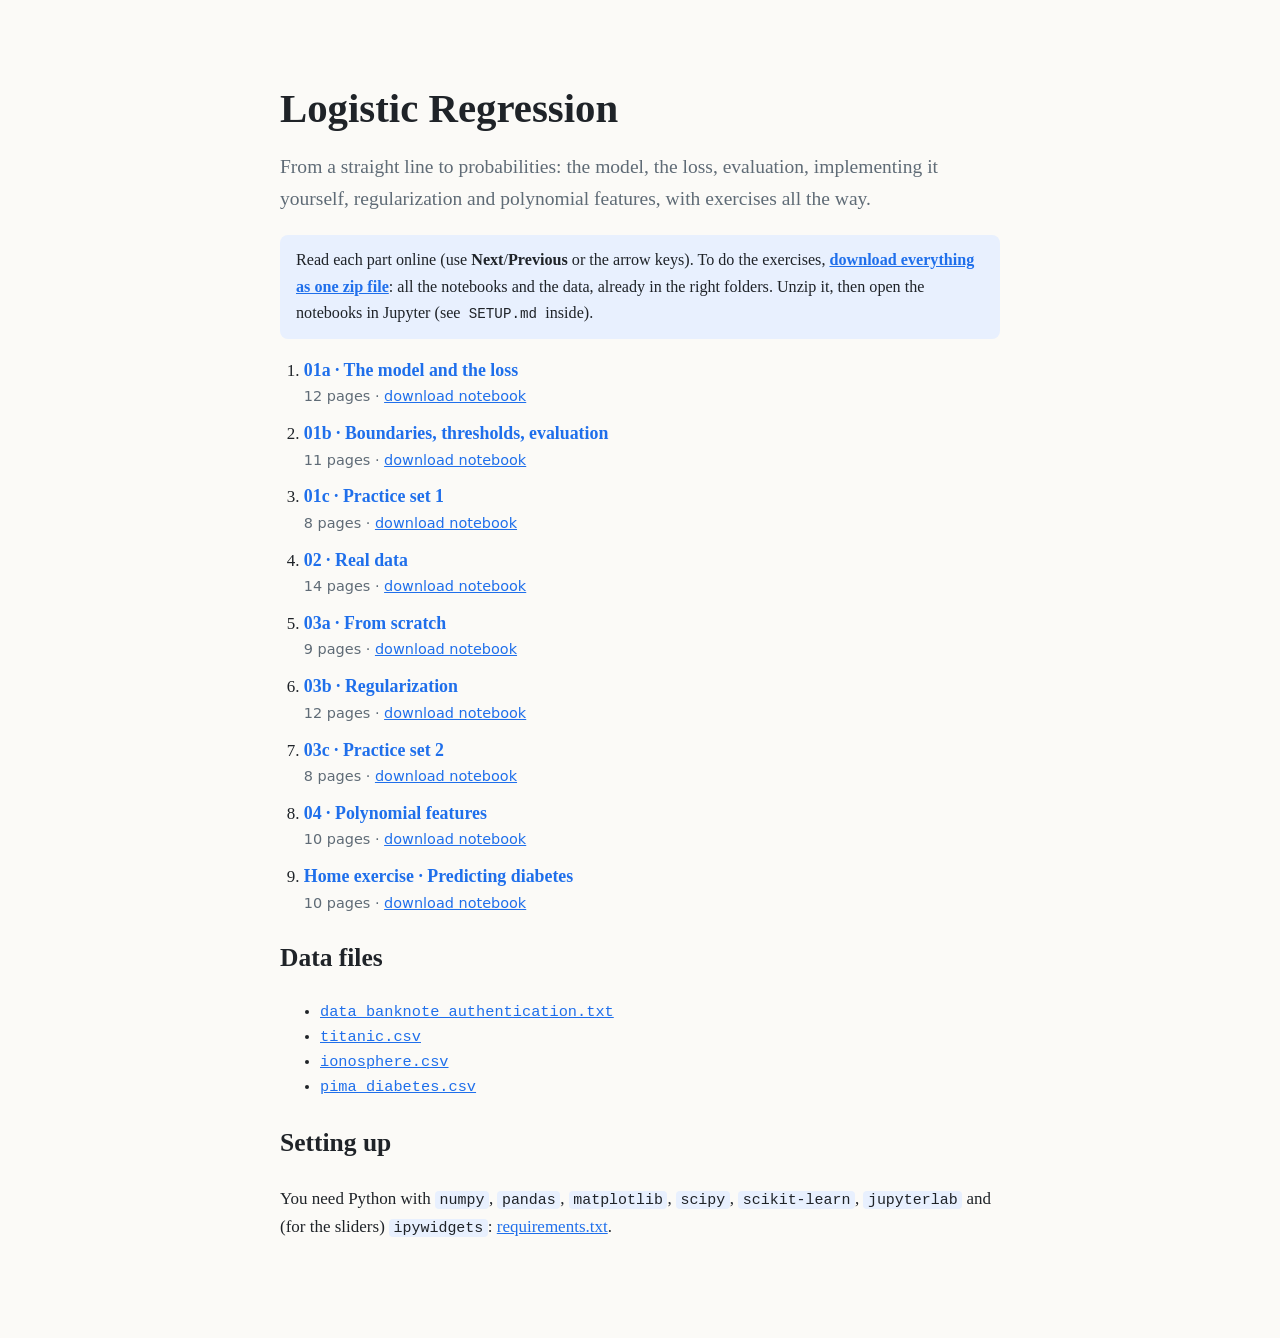
==== docs/index.html @ 625147a2 "First version of the logistic regression materials" ====
<!DOCTYPE html>
<html lang="en">
<head>
<meta charset="utf-8">
<meta name="viewport" content="width=device-width, initial-scale=1">
<title>Logistic Regression · Course materials</title>
<link rel="stylesheet" href="assets/style.css">
</head>
<body class="index">
<main class="index-main">
  <h1>Logistic Regression</h1>
  <p class="lead">From a straight line to probabilities: the model, the loss, evaluation, implementing it
  yourself, regularization and polynomial features, with exercises all the way.</p>
  <p class="hint">Read each part online (use <b>Next</b>/<b>Previous</b> or the arrow keys). To do the
  exercises, <a href="downloads/logistic-regression-student.zip" download><b>download everything as one
  zip file</b></a>: all the notebooks and the data, already in the right folders. Unzip it, then open the
  notebooks in Jupyter (see <code>SETUP.md</code> inside).</p>
  <ol class="nb-list"><li><a class="nb-link" href="01a.html">01a · The model and the loss</a><span class="nb-meta">12 pages · <a href="downloads/01a_model_and_loss_student.ipynb" download>download notebook</a></span></li><li><a class="nb-link" href="01b.html">01b · Boundaries, thresholds, evaluation</a><span class="nb-meta">11 pages · <a href="downloads/01b_2d_evaluation_student.ipynb" download>download notebook</a></span></li><li><a class="nb-link" href="01c.html">01c · Practice set 1</a><span class="nb-meta">8 pages · <a href="downloads/01c_practice_1_student.ipynb" download>download notebook</a></span></li><li><a class="nb-link" href="02.html">02 · Real data</a><span class="nb-meta">14 pages · <a href="downloads/02_real_data_student.ipynb" download>download notebook</a></span></li><li><a class="nb-link" href="03a.html">03a · From scratch</a><span class="nb-meta">9 pages · <a href="downloads/03a_from_scratch_student.ipynb" download>download notebook</a></span></li><li><a class="nb-link" href="03b.html">03b · Regularization</a><span class="nb-meta">12 pages · <a href="downloads/03b_regularization_student.ipynb" download>download notebook</a></span></li><li><a class="nb-link" href="03c.html">03c · Practice set 2</a><span class="nb-meta">8 pages · <a href="downloads/03c_practice_2_student.ipynb" download>download notebook</a></span></li><li><a class="nb-link" href="04.html">04 · Polynomial features</a><span class="nb-meta">10 pages · <a href="downloads/04_polynomial_features.ipynb" download>download notebook</a></span></li><li><a class="nb-link" href="hw.html">Home exercise · Predicting diabetes</a><span class="nb-meta">10 pages · <a href="downloads/hw_pima_student.ipynb" download>download notebook</a></span></li></ol>
  <h2>Data files</h2>
  <ul class="data-list"><li><a href="downloads/data/data_banknote_authentication.txt" download>data_banknote_authentication.txt</a></li><li><a href="downloads/data/titanic.csv" download>titanic.csv</a></li><li><a href="downloads/data/ionosphere.csv" download>ionosphere.csv</a></li><li><a href="downloads/data/pima_diabetes.csv" download>pima_diabetes.csv</a></li></ul>
  <h2>Setting up</h2>
  <p>You need Python with <code>numpy</code>, <code>pandas</code>, <code>matplotlib</code>, <code>scipy</code>,
  <code>scikit-learn</code>, <code>jupyterlab</code> and (for the sliders) <code>ipywidgets</code>:
  <a href="downloads/requirements.txt">requirements.txt</a>.</p>
</main>
</body>
</html>
---- docs/assets/style.css ----
/* Course website styles. Light and dark themes follow the reader's system setting. */
:root {
  --bg: #fbfaf7;
  --panel: #ffffff;
  --fg: #1f2328;
  --muted: #5f6b76;
  --grid: rgba(0, 0, 0, 0.08);
  --border: #e3e0d8;
  --accent: #1f6feb;
  --accent-soft: #e8f0fe;
  --code-bg: #f6f8fa;
  --out-bg: #fdfcf8;
  --sidebar-w: 290px;
}
@media (prefers-color-scheme: dark) {
  :root {
    --bg: #15181c;
    --panel: #1c2026;
    --fg: #e6e8eb;
    --muted: #9aa5b1;
    --grid: rgba(255, 255, 255, 0.09);
    --border: #2c323a;
    --accent: #58a6ff;
    --accent-soft: #1d2a3b;
    --code-bg: #f3f5f7;
    --out-bg: #1f242b;
  }
}
* { box-sizing: border-box; }
html, body { margin: 0; padding: 0; background: var(--bg); color: var(--fg); }
body {
  font: 17px/1.65 "Source Serif 4", Georgia, "Times New Roman", serif;
  -webkit-text-size-adjust: 100%;
}
a { color: var(--accent); }
code, pre, .wcontrols, .wreadout, .topbar, .sidebar, .pager, .btn, .wcaption, .wtitle {
  font-family: ui-sans-serif, system-ui, -apple-system, "Segoe UI", Roboto, sans-serif;
}
code { font-family: ui-monospace, SFMono-Regular, Menlo, Consolas, monospace; font-size: 0.88em;
  background: var(--accent-soft); padding: 0.08em 0.3em; border-radius: 4px; }

/* ---------- top bar ---------- */
.topbar {
  position: sticky; top: 0; z-index: 20; display: flex; align-items: center; gap: 14px;
  padding: 10px 18px; background: var(--panel); border-bottom: 1px solid var(--border); font-size: 15px;
}
.topbar .home { font-weight: 700; text-decoration: none; color: var(--fg); white-space: nowrap; }
.topbar .nb-title { color: var(--muted); overflow: hidden; text-overflow: ellipsis; white-space: nowrap; flex: 1; }
.topbar .dl { text-decoration: none; font-size: 14px; border: 1px solid var(--border); padding: 4px 10px; border-radius: 6px; white-space: nowrap; }
.menu-btn { display: none; font-size: 20px; background: none; border: none; color: var(--fg); cursor: pointer; padding: 2px 6px; }
.progress { height: 3px; background: var(--border); position: sticky; top: 45px; z-index: 19; }
.progress-bar { height: 3px; background: var(--accent); width: 0; transition: width 0.25s; }

/* ---------- layout ---------- */
.layout { display: flex; align-items: flex-start; }
.sidebar {
  width: var(--sidebar-w); flex-shrink: 0; position: sticky; top: 48px; max-height: calc(100vh - 48px);
  overflow-y: auto; padding: 18px 14px 40px 18px; border-right: 1px solid var(--border); font-size: 14px;
}
.side-block { margin-bottom: 22px; }
.side-head { text-transform: uppercase; letter-spacing: 0.06em; font-size: 11.5px; color: var(--muted); margin-bottom: 6px; font-weight: 600; }
.toc, .nbs { list-style: none; margin: 0; padding: 0; }
.toc li a, .nbs li a { display: block; padding: 4px 8px; border-radius: 6px; text-decoration: none; color: var(--fg); line-height: 1.35; }
.toc li a:hover, .nbs li a:hover { background: var(--accent-soft); }
.toc li a.active { background: var(--accent); color: #fff; }
.nbs li.current a { font-weight: 700; color: var(--accent); }
.content { flex: 1; min-width: 0; max-width: 860px; margin: 0 auto; padding: 26px 32px 60px; }

/* ---------- notebook content ---------- */
.md h1 { font-size: 2em; line-height: 1.2; margin: 0.2em 0 0.5em; }
.md h2 { font-size: 1.5em; line-height: 1.25; margin: 1.2em 0 0.5em; }
.md h3 { font-size: 1.2em; margin: 1.2em 0 0.4em; }
.md h1:first-child, .md h2:first-child { margin-top: 0; }
.md table { border-collapse: collapse; margin: 1em 0; font-size: 0.92em; display: block; overflow-x: auto; }
.md th, .md td { border: 1px solid var(--border); padding: 6px 10px; vertical-align: top; }
.md th { background: var(--accent-soft); }
.md blockquote { margin: 1em 0; padding: 0.4em 1em; border-left: 4px solid var(--accent); background: var(--accent-soft); border-radius: 0 6px 6px 0; }
.katex-display { overflow-x: auto; overflow-y: hidden; padding: 4px 0; }
.cell { position: relative; margin: 14px 0 6px; }
pre.code {
  margin: 0; padding: 12px 14px; background: var(--code-bg); color: #1f2328; border: 1px solid var(--border);
  border-left: 4px solid var(--accent); border-radius: 6px; overflow-x: auto;
  font: 13.5px/1.5 ui-monospace, SFMono-Regular, Menlo, Consolas, monospace;
}
.copy { position: absolute; top: 6px; right: 6px; font: 11px system-ui, sans-serif; border: 1px solid var(--border);
  background: #fff; color: #555; border-radius: 4px; padding: 2px 7px; cursor: pointer; opacity: 0.75; }
.copy:hover { opacity: 1; }
pre.output {
  margin: 0 0 14px; padding: 10px 14px; background: var(--out-bg); border: 1px dashed var(--border); border-radius: 6px;
  overflow-x: auto; font: 13px/1.45 ui-monospace, SFMono-Regular, Menlo, Consolas, monospace; color: var(--fg);
}
.html-out { overflow-x: auto; margin-bottom: 14px; font-family: system-ui, sans-serif; font-size: 13px; }
.html-out table { border-collapse: collapse; }
.html-out td, .html-out th { border: 1px solid var(--border); padding: 3px 8px; }
.figure { margin: 8px 0 18px; text-align: center; }
.figure img { max-width: 100%; height: auto; background: #fff; border-radius: 6px; border: 1px solid var(--border); }

/* ---------- pager ---------- */
.pager { display: flex; align-items: center; justify-content: space-between; gap: 12px; margin-top: 40px;
  padding-top: 18px; border-top: 1px solid var(--border); }
#page-count { color: var(--muted); font-size: 14px; }
.btn { font-size: 15px; padding: 9px 16px; border-radius: 8px; border: 1px solid var(--border); background: var(--panel);
  color: var(--fg); cursor: pointer; }
.btn:hover:not(:disabled) { border-color: var(--accent); }
.btn:disabled { opacity: 0.4; cursor: default; }
.btn.primary { background: var(--accent); border-color: var(--accent); color: #fff; }
.btn.small { font-size: 13.5px; padding: 5px 12px; }

/* ---------- widgets ---------- */
.widget { margin: 18px 0 24px; padding: 14px 16px 12px; border: 1px solid var(--border); border-radius: 10px; background: var(--panel); }
.wtitle { font-weight: 700; font-size: 15px; margin-bottom: 8px; color: var(--accent); }
.wcanvas { display: block; margin: 0 auto; max-width: 100%; touch-action: none; }
.wrow { display: flex; flex-wrap: wrap; gap: 10px; justify-content: center; }
.wrow > .wcanvas { margin: 0; }
.wcontrols { display: flex; flex-wrap: wrap; gap: 10px 22px; align-items: center; margin-top: 10px; font-size: 14px; }
.wslider, .wselect { display: flex; align-items: center; gap: 8px; }
.wslider input[type=range] { width: 200px; max-width: 45vw; accent-color: var(--accent); }
.wlabel { color: var(--muted); white-space: nowrap; }
.wvalue { font-variant-numeric: tabular-nums; min-width: 5.5em; }
.wselect select { font-size: 14px; padding: 3px 6px; border-radius: 6px; border: 1px solid var(--border); background: var(--panel); color: var(--fg); }
.wreadout { margin-top: 10px; font-size: 14px; line-height: 1.6; }
.wreadout .muted, .muted { color: var(--muted); }
.wcaption { margin-top: 8px; font-size: 13.5px; color: var(--muted); line-height: 1.45; }
table.cm { border-collapse: collapse; margin: 4px 0 8px; font-size: 13.5px; }
table.cm td, table.cm th { border: 1px solid var(--border); padding: 3px 10px; text-align: center; }
table.cm th { background: var(--accent-soft); font-weight: 600; }

/* ---------- index page ---------- */
.index-main { max-width: 760px; margin: 0 auto; padding: 48px 20px 80px; }
.index h1 { font-size: 2.4em; margin-bottom: 0.2em; }
.index .lead { font-size: 1.15em; color: var(--muted); margin-top: 0; }
.index .hint { font-size: 0.95em; background: var(--accent-soft); padding: 12px 16px; border-radius: 8px; }
.nb-list { padding-left: 1.4em; }
.nb-list li { margin: 10px 0; }
.nb-link { font-weight: 700; font-size: 1.05em; text-decoration: none; }
.nb-meta { display: block; font-size: 0.85em; color: var(--muted); font-family: system-ui, sans-serif; }
.data-list li { font-family: ui-monospace, monospace; font-size: 0.9em; }

/* ---------- phones ---------- */
@media (max-width: 900px) {
  .menu-btn { display: inline-block; }
  .sidebar { position: fixed; top: 48px; left: 0; bottom: 0; z-index: 30; background: var(--panel);
    transform: translateX(-100%); transition: transform 0.2s; max-height: none; box-shadow: 2px 0 12px rgba(0,0,0,0.15); }
  body.nav-open .sidebar { transform: none; }
  .content { padding: 18px 16px 50px; }
  body { font-size: 16px; }
  .topbar .nb-title { display: none; }
  .md h1 { font-size: 1.6em; }
}
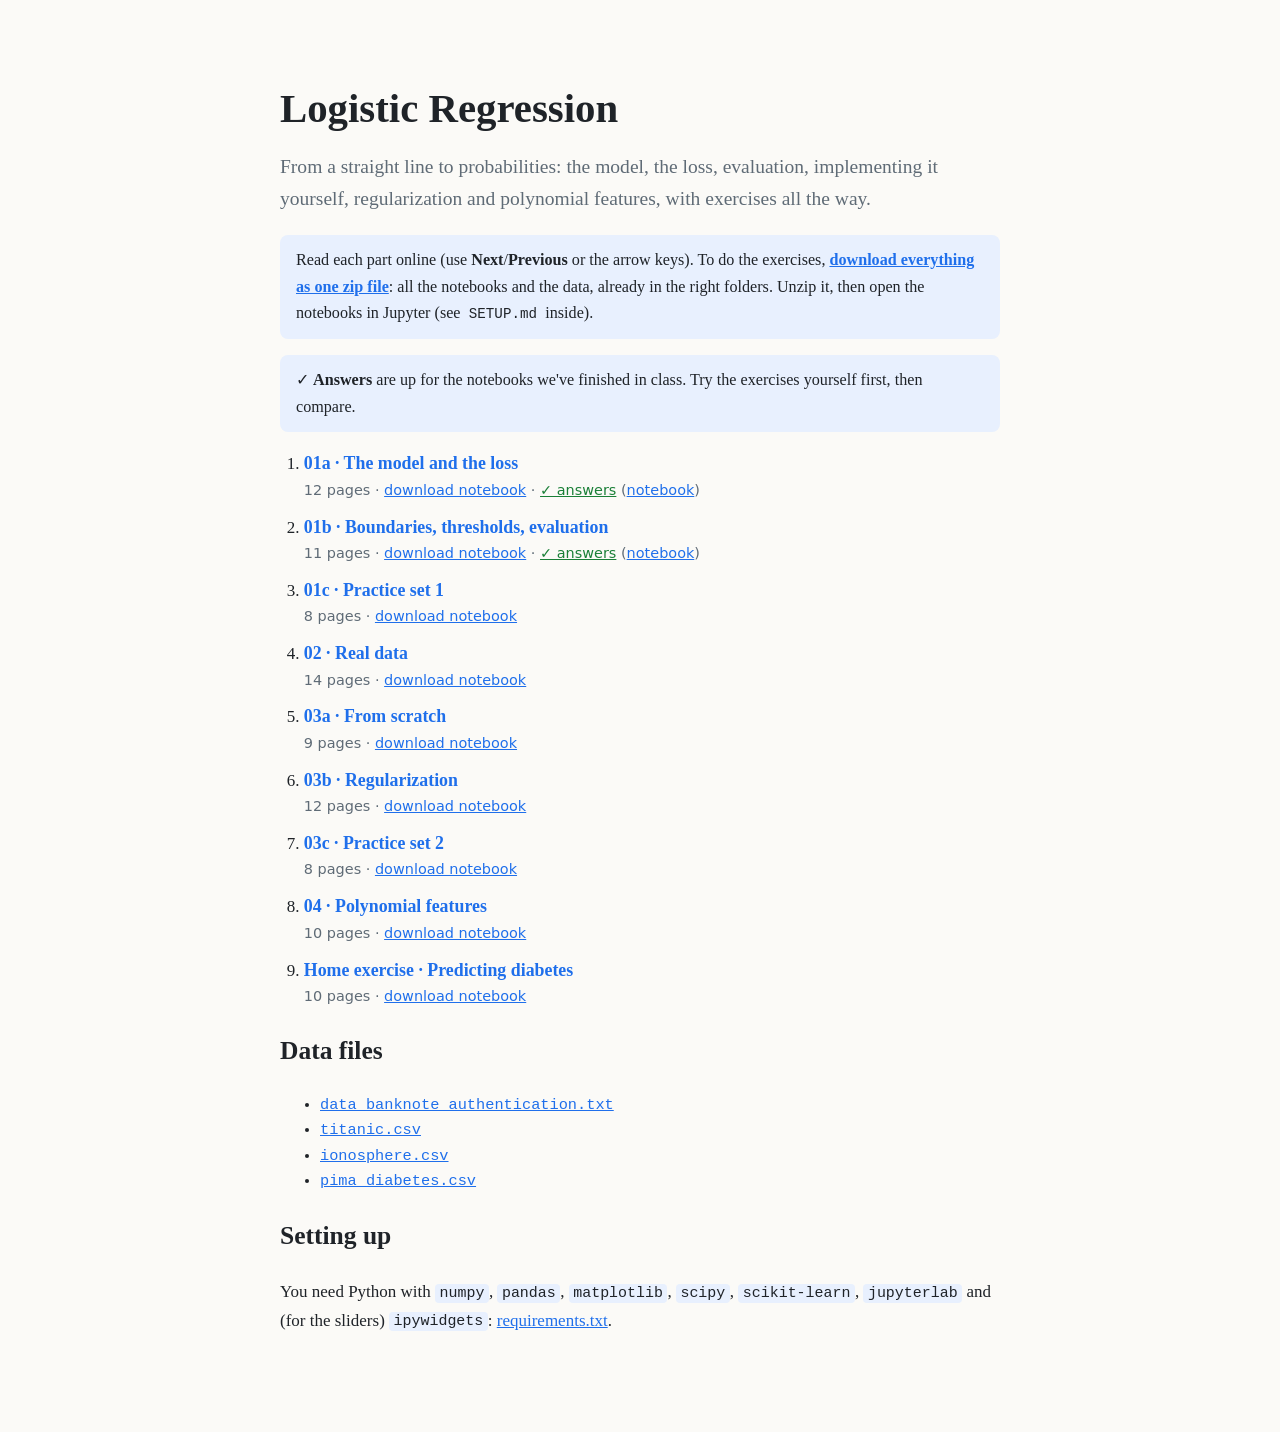
==== commit c26db797: "Publish answers to 01a and 01b" ====
--- a/docs/index.html
+++ b/docs/index.html
@@ -15,7 +15,8 @@
   exercises, <a href="downloads/logistic-regression-student.zip" download><b>download everything as one
   zip file</b></a>: all the notebooks and the data, already in the right folders. Unzip it, then open the
   notebooks in Jupyter (see <code>SETUP.md</code> inside).</p>
-  <ol class="nb-list"><li><a class="nb-link" href="01a.html">01a · The model and the loss</a><span class="nb-meta">12 pages · <a href="downloads/01a_model_and_loss_student.ipynb" download>download notebook</a></span></li><li><a class="nb-link" href="01b.html">01b · Boundaries, thresholds, evaluation</a><span class="nb-meta">11 pages · <a href="downloads/01b_2d_evaluation_student.ipynb" download>download notebook</a></span></li><li><a class="nb-link" href="01c.html">01c · Practice set 1</a><span class="nb-meta">8 pages · <a href="downloads/01c_practice_1_student.ipynb" download>download notebook</a></span></li><li><a class="nb-link" href="02.html">02 · Real data</a><span class="nb-meta">14 pages · <a href="downloads/02_real_data_student.ipynb" download>download notebook</a></span></li><li><a class="nb-link" href="03a.html">03a · From scratch</a><span class="nb-meta">9 pages · <a href="downloads/03a_from_scratch_student.ipynb" download>download notebook</a></span></li><li><a class="nb-link" href="03b.html">03b · Regularization</a><span class="nb-meta">12 pages · <a href="downloads/03b_regularization_student.ipynb" download>download notebook</a></span></li><li><a class="nb-link" href="03c.html">03c · Practice set 2</a><span class="nb-meta">8 pages · <a href="downloads/03c_practice_2_student.ipynb" download>download notebook</a></span></li><li><a class="nb-link" href="04.html">04 · Polynomial features</a><span class="nb-meta">10 pages · <a href="downloads/04_polynomial_features.ipynb" download>download notebook</a></span></li><li><a class="nb-link" href="hw.html">Home exercise · Predicting diabetes</a><span class="nb-meta">10 pages · <a href="downloads/hw_pima_student.ipynb" download>download notebook</a></span></li></ol>
+  <p class="hint">✓ <b>Answers</b> are up for the notebooks we've finished in class. Try the exercises yourself first, then compare.</p>
+  <ol class="nb-list"><li><a class="nb-link" href="01a.html">01a · The model and the loss</a><span class="nb-meta">12 pages · <a href="downloads/01a_model_and_loss_student.ipynb" download>download notebook</a> · <a class="ans" href="01a-answers.html">✓ answers</a> (<a href="downloads/01a_model_and_loss_answers.ipynb" download>notebook</a>)</span></li><li><a class="nb-link" href="01b.html">01b · Boundaries, thresholds, evaluation</a><span class="nb-meta">11 pages · <a href="downloads/01b_2d_evaluation_student.ipynb" download>download notebook</a> · <a class="ans" href="01b-answers.html">✓ answers</a> (<a href="downloads/01b_2d_evaluation_answers.ipynb" download>notebook</a>)</span></li><li><a class="nb-link" href="01c.html">01c · Practice set 1</a><span class="nb-meta">8 pages · <a href="downloads/01c_practice_1_student.ipynb" download>download notebook</a></span></li><li><a class="nb-link" href="02.html">02 · Real data</a><span class="nb-meta">14 pages · <a href="downloads/02_real_data_student.ipynb" download>download notebook</a></span></li><li><a class="nb-link" href="03a.html">03a · From scratch</a><span class="nb-meta">9 pages · <a href="downloads/03a_from_scratch_student.ipynb" download>download notebook</a></span></li><li><a class="nb-link" href="03b.html">03b · Regularization</a><span class="nb-meta">12 pages · <a href="downloads/03b_regularization_student.ipynb" download>download notebook</a></span></li><li><a class="nb-link" href="03c.html">03c · Practice set 2</a><span class="nb-meta">8 pages · <a href="downloads/03c_practice_2_student.ipynb" download>download notebook</a></span></li><li><a class="nb-link" href="04.html">04 · Polynomial features</a><span class="nb-meta">10 pages · <a href="downloads/04_polynomial_features.ipynb" download>download notebook</a></span></li><li><a class="nb-link" href="hw.html">Home exercise · Predicting diabetes</a><span class="nb-meta">10 pages · <a href="downloads/hw_pima_student.ipynb" download>download notebook</a></span></li></ol>
   <h2>Data files</h2>
   <ul class="data-list"><li><a href="downloads/data/data_banknote_authentication.txt" download>data_banknote_authentication.txt</a></li><li><a href="downloads/data/titanic.csv" download>titanic.csv</a></li><li><a href="downloads/data/ionosphere.csv" download>ionosphere.csv</a></li><li><a href="downloads/data/pima_diabetes.csv" download>pima_diabetes.csv</a></li></ul>
   <h2>Setting up</h2>
--- a/docs/assets/style.css
+++ b/docs/assets/style.css
@@ -10,6 +10,8 @@
   --accent-soft: #e8f0fe;
   --code-bg: #f6f8fa;
   --out-bg: #fdfcf8;
+  --ok: #1a7f37;
+  --ok-soft: #e9f6ec;
   --sidebar-w: 290px;
 }
 @media (prefers-color-scheme: dark) {
@@ -24,6 +26,8 @@
     --accent-soft: #1d2a3b;
     --code-bg: #f3f5f7;
     --out-bg: #1f242b;
+    --ok: #3fb950;
+    --ok-soft: #17291d;
   }
 }
 * { box-sizing: border-box; }
@@ -147,3 +151,18 @@
   .topbar .nb-title { display: none; }
   .md h1 { font-size: 1.6em; }
 }
+
+/* ---------- answers pages ---------- */
+.answers-view .topbar { border-bottom: 3px solid var(--ok); }
+.answers-view .topbar .nb-title { color: var(--ok); font-weight: 600; }
+.topbar .dl.ans, .nb-meta a.ans { color: var(--ok); }
+.topbar .dl.ans { border-color: var(--ok); font-weight: 600; }
+.cell.sol pre.code { border-left-color: var(--ok); }
+.sol-label, .answer-label {
+  display: inline-block; font: 600 11.5px system-ui, sans-serif; letter-spacing: 0.05em; text-transform: uppercase;
+  color: var(--ok); margin-bottom: 4px;
+}
+.answer { margin: 10px 0 16px; padding: 10px 16px; background: var(--ok-soft); border-left: 4px solid var(--ok);
+  border-radius: 0 6px 6px 0; }
+.answer .md > :first-child { margin-top: 0.2em; }
+.answer .md > :last-child { margin-bottom: 0.2em; }
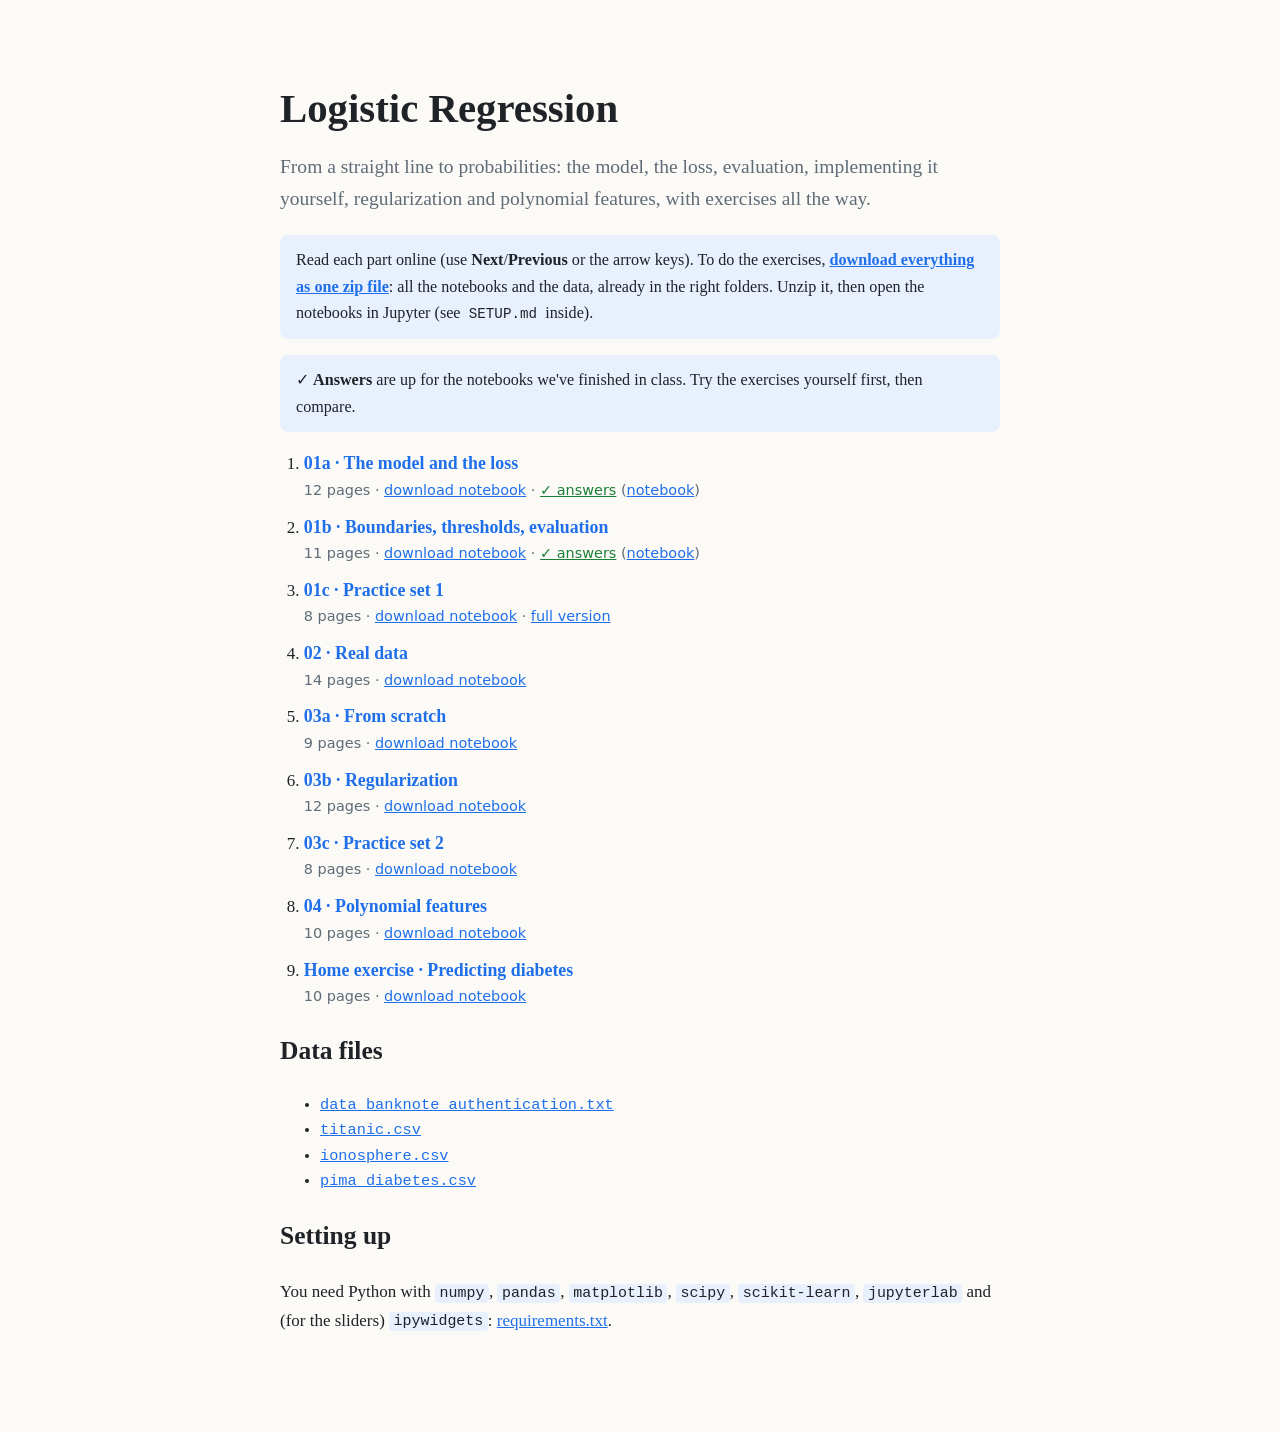
==== commit f0aca605: "Practice set 1, lighter version" ====
--- a/docs/index.html
+++ b/docs/index.html
@@ -16,7 +16,7 @@
   zip file</b></a>: all the notebooks and the data, already in the right folders. Unzip it, then open the
   notebooks in Jupyter (see <code>SETUP.md</code> inside).</p>
   <p class="hint">✓ <b>Answers</b> are up for the notebooks we've finished in class. Try the exercises yourself first, then compare.</p>
-  <ol class="nb-list"><li><a class="nb-link" href="01a.html">01a · The model and the loss</a><span class="nb-meta">12 pages · <a href="downloads/01a_model_and_loss_student.ipynb" download>download notebook</a> · <a class="ans" href="01a-answers.html">✓ answers</a> (<a href="downloads/01a_model_and_loss_answers.ipynb" download>notebook</a>)</span></li><li><a class="nb-link" href="01b.html">01b · Boundaries, thresholds, evaluation</a><span class="nb-meta">11 pages · <a href="downloads/01b_2d_evaluation_student.ipynb" download>download notebook</a> · <a class="ans" href="01b-answers.html">✓ answers</a> (<a href="downloads/01b_2d_evaluation_answers.ipynb" download>notebook</a>)</span></li><li><a class="nb-link" href="01c.html">01c · Practice set 1</a><span class="nb-meta">8 pages · <a href="downloads/01c_practice_1_student.ipynb" download>download notebook</a></span></li><li><a class="nb-link" href="02.html">02 · Real data</a><span class="nb-meta">14 pages · <a href="downloads/02_real_data_student.ipynb" download>download notebook</a></span></li><li><a class="nb-link" href="03a.html">03a · From scratch</a><span class="nb-meta">9 pages · <a href="downloads/03a_from_scratch_student.ipynb" download>download notebook</a></span></li><li><a class="nb-link" href="03b.html">03b · Regularization</a><span class="nb-meta">12 pages · <a href="downloads/03b_regularization_student.ipynb" download>download notebook</a></span></li><li><a class="nb-link" href="03c.html">03c · Practice set 2</a><span class="nb-meta">8 pages · <a href="downloads/03c_practice_2_student.ipynb" download>download notebook</a></span></li><li><a class="nb-link" href="04.html">04 · Polynomial features</a><span class="nb-meta">10 pages · <a href="downloads/04_polynomial_features.ipynb" download>download notebook</a></span></li><li><a class="nb-link" href="hw.html">Home exercise · Predicting diabetes</a><span class="nb-meta">10 pages · <a href="downloads/hw_pima_student.ipynb" download>download notebook</a></span></li></ol>
+  <ol class="nb-list"><li><a class="nb-link" href="01a.html">01a · The model and the loss</a><span class="nb-meta">12 pages · <a href="downloads/01a_model_and_loss_student.ipynb" download>download notebook</a> · <a class="ans" href="01a-answers.html">✓ answers</a> (<a href="downloads/01a_model_and_loss_answers.ipynb" download>notebook</a>)</span></li><li><a class="nb-link" href="01b.html">01b · Boundaries, thresholds, evaluation</a><span class="nb-meta">11 pages · <a href="downloads/01b_2d_evaluation_student.ipynb" download>download notebook</a> · <a class="ans" href="01b-answers.html">✓ answers</a> (<a href="downloads/01b_2d_evaluation_answers.ipynb" download>notebook</a>)</span></li><li><a class="nb-link" href="01c.html">01c · Practice set 1</a><span class="nb-meta">8 pages · <a href="downloads/01c_practice_1_student.ipynb" download>download notebook</a> · <a href="downloads/01c_practice_1_full_student.ipynb" download>full version</a></span></li><li><a class="nb-link" href="02.html">02 · Real data</a><span class="nb-meta">14 pages · <a href="downloads/02_real_data_student.ipynb" download>download notebook</a></span></li><li><a class="nb-link" href="03a.html">03a · From scratch</a><span class="nb-meta">9 pages · <a href="downloads/03a_from_scratch_student.ipynb" download>download notebook</a></span></li><li><a class="nb-link" href="03b.html">03b · Regularization</a><span class="nb-meta">12 pages · <a href="downloads/03b_regularization_student.ipynb" download>download notebook</a></span></li><li><a class="nb-link" href="03c.html">03c · Practice set 2</a><span class="nb-meta">8 pages · <a href="downloads/03c_practice_2_student.ipynb" download>download notebook</a></span></li><li><a class="nb-link" href="04.html">04 · Polynomial features</a><span class="nb-meta">10 pages · <a href="downloads/04_polynomial_features.ipynb" download>download notebook</a></span></li><li><a class="nb-link" href="hw.html">Home exercise · Predicting diabetes</a><span class="nb-meta">10 pages · <a href="downloads/hw_pima_student.ipynb" download>download notebook</a></span></li></ol>
   <h2>Data files</h2>
   <ul class="data-list"><li><a href="downloads/data/data_banknote_authentication.txt" download>data_banknote_authentication.txt</a></li><li><a href="downloads/data/titanic.csv" download>titanic.csv</a></li><li><a href="downloads/data/ionosphere.csv" download>ionosphere.csv</a></li><li><a href="downloads/data/pima_diabetes.csv" download>pima_diabetes.csv</a></li></ul>
   <h2>Setting up</h2>
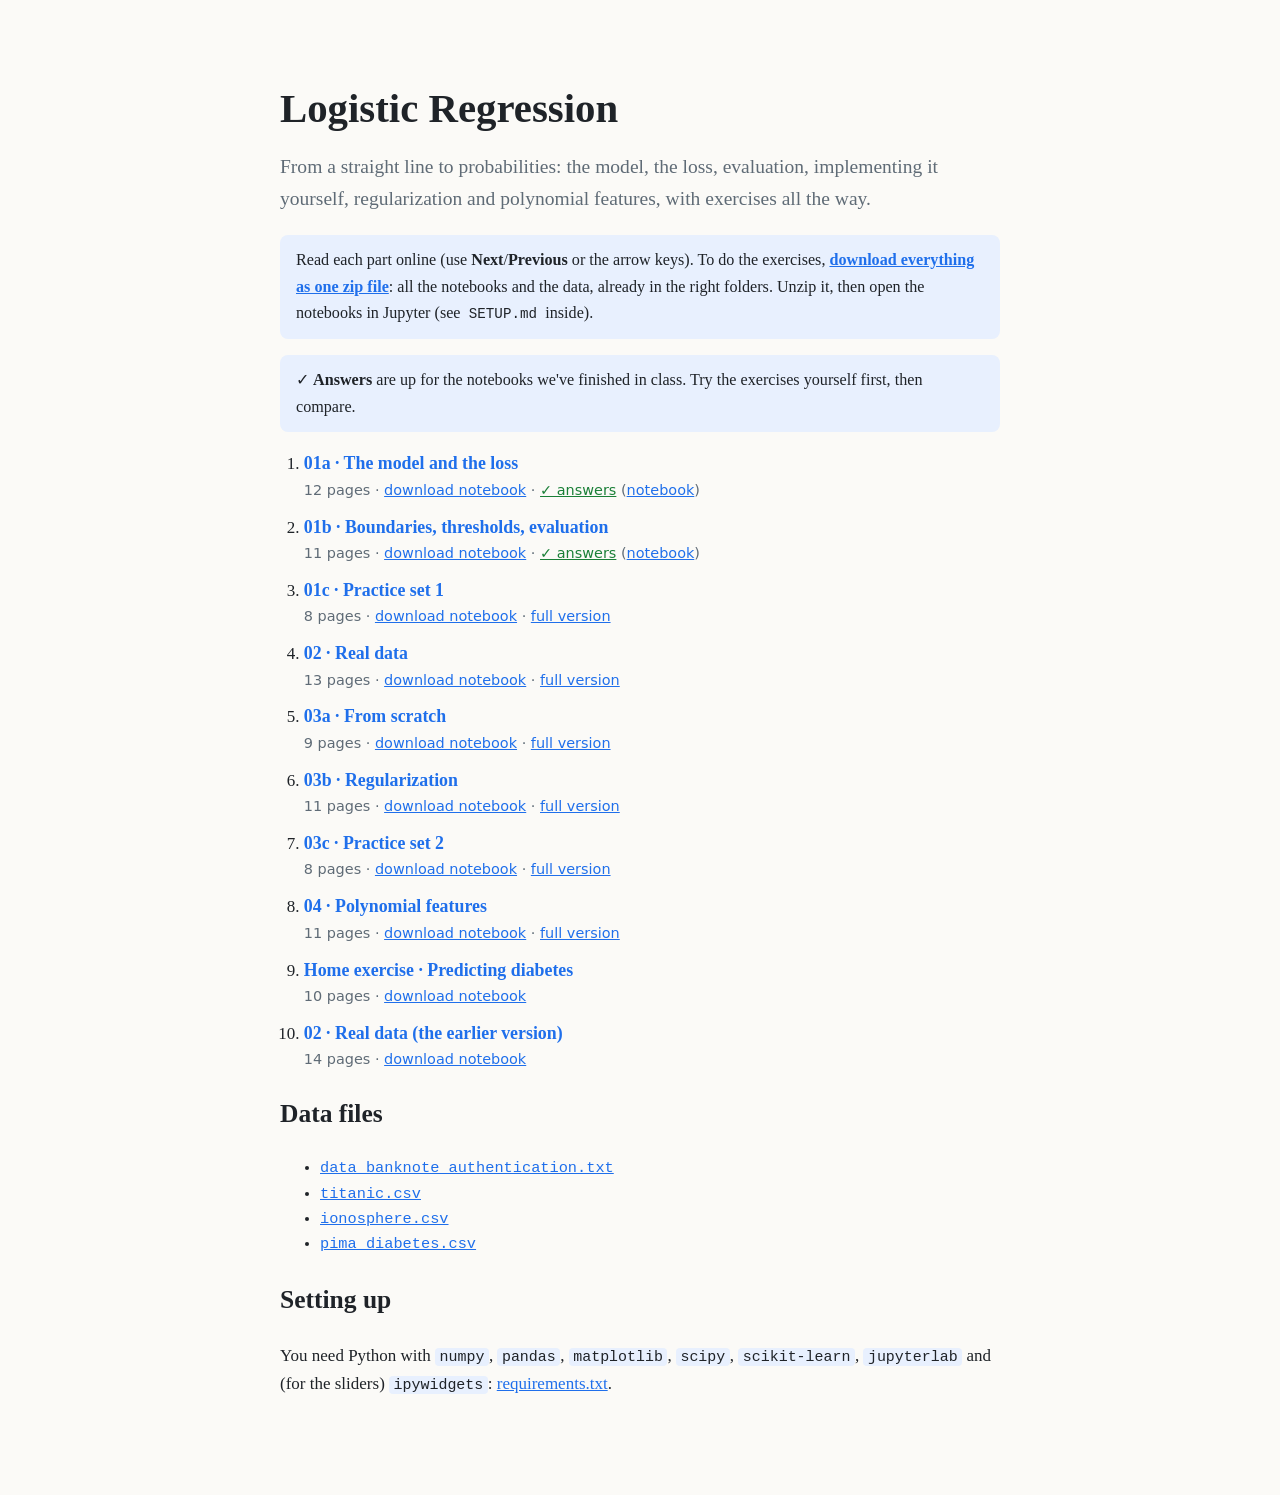
==== commit 5e71f9f2: "Logistic regression 02-, lighter version, keeping 02 for compatibility reasons" ====
--- a/docs/index.html
+++ b/docs/index.html
@@ -16,7 +16,7 @@
   zip file</b></a>: all the notebooks and the data, already in the right folders. Unzip it, then open the
   notebooks in Jupyter (see <code>SETUP.md</code> inside).</p>
   <p class="hint">✓ <b>Answers</b> are up for the notebooks we've finished in class. Try the exercises yourself first, then compare.</p>
-  <ol class="nb-list"><li><a class="nb-link" href="01a.html">01a · The model and the loss</a><span class="nb-meta">12 pages · <a href="downloads/01a_model_and_loss_student.ipynb" download>download notebook</a> · <a class="ans" href="01a-answers.html">✓ answers</a> (<a href="downloads/01a_model_and_loss_answers.ipynb" download>notebook</a>)</span></li><li><a class="nb-link" href="01b.html">01b · Boundaries, thresholds, evaluation</a><span class="nb-meta">11 pages · <a href="downloads/01b_2d_evaluation_student.ipynb" download>download notebook</a> · <a class="ans" href="01b-answers.html">✓ answers</a> (<a href="downloads/01b_2d_evaluation_answers.ipynb" download>notebook</a>)</span></li><li><a class="nb-link" href="01c.html">01c · Practice set 1</a><span class="nb-meta">8 pages · <a href="downloads/01c_practice_1_student.ipynb" download>download notebook</a> · <a href="downloads/01c_practice_1_full_student.ipynb" download>full version</a></span></li><li><a class="nb-link" href="02.html">02 · Real data</a><span class="nb-meta">14 pages · <a href="downloads/02_real_data_student.ipynb" download>download notebook</a></span></li><li><a class="nb-link" href="03a.html">03a · From scratch</a><span class="nb-meta">9 pages · <a href="downloads/03a_from_scratch_student.ipynb" download>download notebook</a></span></li><li><a class="nb-link" href="03b.html">03b · Regularization</a><span class="nb-meta">12 pages · <a href="downloads/03b_regularization_student.ipynb" download>download notebook</a></span></li><li><a class="nb-link" href="03c.html">03c · Practice set 2</a><span class="nb-meta">8 pages · <a href="downloads/03c_practice_2_student.ipynb" download>download notebook</a></span></li><li><a class="nb-link" href="04.html">04 · Polynomial features</a><span class="nb-meta">10 pages · <a href="downloads/04_polynomial_features.ipynb" download>download notebook</a></span></li><li><a class="nb-link" href="hw.html">Home exercise · Predicting diabetes</a><span class="nb-meta">10 pages · <a href="downloads/hw_pima_student.ipynb" download>download notebook</a></span></li></ol>
+  <ol class="nb-list"><li><a class="nb-link" href="01a.html">01a · The model and the loss</a><span class="nb-meta">12 pages · <a href="downloads/01a_model_and_loss_student.ipynb" download>download notebook</a> · <a class="ans" href="01a-answers.html">✓ answers</a> (<a href="downloads/01a_model_and_loss_answers.ipynb" download>notebook</a>)</span></li><li><a class="nb-link" href="01b.html">01b · Boundaries, thresholds, evaluation</a><span class="nb-meta">11 pages · <a href="downloads/01b_2d_evaluation_student.ipynb" download>download notebook</a> · <a class="ans" href="01b-answers.html">✓ answers</a> (<a href="downloads/01b_2d_evaluation_answers.ipynb" download>notebook</a>)</span></li><li><a class="nb-link" href="01c.html">01c · Practice set 1</a><span class="nb-meta">8 pages · <a href="downloads/01c_practice_1_student.ipynb" download>download notebook</a> · <a href="downloads/01c_practice_1_full_student.ipynb" download>full version</a></span></li><li><a class="nb-link" href="02.html">02 · Real data</a><span class="nb-meta">13 pages · <a href="downloads/02_real_data_student.ipynb" download>download notebook</a> · <a href="downloads/02_real_data_full_student.ipynb" download>full version</a></span></li><li><a class="nb-link" href="03a.html">03a · From scratch</a><span class="nb-meta">9 pages · <a href="downloads/03a_from_scratch_student.ipynb" download>download notebook</a> · <a href="downloads/03a_from_scratch_full_student.ipynb" download>full version</a></span></li><li><a class="nb-link" href="03b.html">03b · Regularization</a><span class="nb-meta">11 pages · <a href="downloads/03b_regularization_student.ipynb" download>download notebook</a> · <a href="downloads/03b_regularization_full_student.ipynb" download>full version</a></span></li><li><a class="nb-link" href="03c.html">03c · Practice set 2</a><span class="nb-meta">8 pages · <a href="downloads/03c_practice_2_student.ipynb" download>download notebook</a> · <a href="downloads/03c_practice_2_full_student.ipynb" download>full version</a></span></li><li><a class="nb-link" href="04.html">04 · Polynomial features</a><span class="nb-meta">11 pages · <a href="downloads/04_polynomial_features_student.ipynb" download>download notebook</a> · <a href="downloads/04_polynomial_features_full_student.ipynb" download>full version</a></span></li><li><a class="nb-link" href="hw.html">Home exercise · Predicting diabetes</a><span class="nb-meta">10 pages · <a href="downloads/hw_pima_student.ipynb" download>download notebook</a></span></li><li><a class="nb-link" href="02old.html">02 · Real data (the earlier version)</a><span class="nb-meta">14 pages · <a href="downloads/02_real_data_previous_student.ipynb" download>download notebook</a></span></li></ol>
   <h2>Data files</h2>
   <ul class="data-list"><li><a href="downloads/data/data_banknote_authentication.txt" download>data_banknote_authentication.txt</a></li><li><a href="downloads/data/titanic.csv" download>titanic.csv</a></li><li><a href="downloads/data/ionosphere.csv" download>ionosphere.csv</a></li><li><a href="downloads/data/pima_diabetes.csv" download>pima_diabetes.csv</a></li></ul>
   <h2>Setting up</h2>
